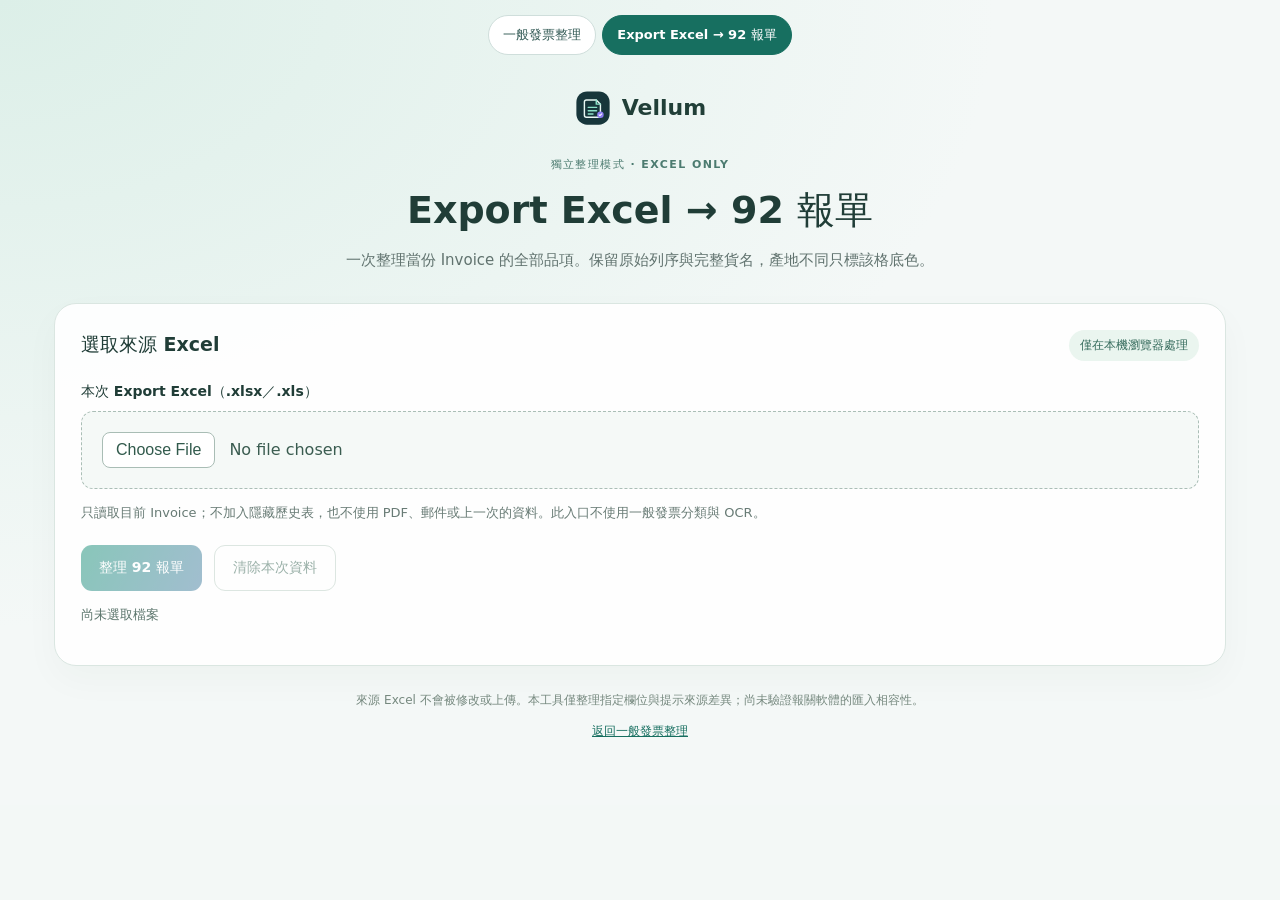
==== export-92.html @ a38ec08f "Add isolated source-Excel Export 92 mode with origin comparison (R16)" ====
<!doctype html>
<html lang="zh-Hant">
<head>
 <meta charset="UTF-8">
 <meta name="viewport" content="width=device-width, initial-scale=1.0">
 <meta name="vellum-build" content="export92-source-excel-20261029-r16">
 <meta name="description" content="僅從本次 Export Excel 整理 17 欄 92 報單；保留來源文字與產地。">
 <meta http-equiv="Cache-Control" content="no-cache, no-store, must-revalidate">
 <title>Export Excel → 92 報單 · Vellum</title>
 <link rel="icon" href="./favicon.svg">
 <link rel="stylesheet" href="./assets/export92.css">
 <link rel="stylesheet" href="./assets/mode-navigation.css">
 <script type="module" src="./assets/export92-page.js"></script>
</head>
<body>
 <nav class="vellum-mode-navigation" aria-label="整理模式"><a href="./">一般發票整理</a><a href="./export-92.html" aria-current="page">Export Excel → 92 報單</a></nav>
 <main id="export92-root" class="export92-shell">
  <header class="export92-heading"><a class="export92-brand" href="./"><img src="./favicon.svg" width="38" height="38" alt="">Vellum</a><p class="eyebrow">獨立整理模式 · EXCEL ONLY</p><h1>Export Excel → 92 報單</h1><p>一次整理當份 Invoice 的全部品項。保留原始列序與完整貨名，產地不同只標該格底色。</p></header>
  <section class="export92-card" aria-labelledby="source-heading">
   <div class="section-heading"><h2 id="source-heading">選取來源 Excel</h2><span class="local-pill">僅在本機瀏覽器處理</span></div>
   <label class="file-label" for="export92-file">本次 Export Excel（.xlsx／.xls）</label>
   <input id="export92-file" type="file" accept=".xlsx,.xls" aria-describedby="export92-guidance">
   <p id="export92-guidance" class="muted">只讀取目前 Invoice；不加入隱藏歷史表，也不使用 PDF、郵件或上一次的資料。此入口不使用一般發票分類與 OCR。</p>
   <div class="actions"><button id="export92-prepare" class="primary" type="button" disabled>整理 92 報單</button><button id="export92-clear" class="secondary" type="button" disabled>清除本次資料</button></div>
   <p id="export92-status" role="status" aria-live="polite">尚未選取檔案</p><p id="export92-error" role="alert" hidden></p>
  </section>
  <section id="export92-results" class="export92-card" aria-labelledby="result-heading" hidden>
   <div class="section-heading"><h2 id="result-heading">本次整理結果</h2><a id="export92-download" class="primary download" hidden>下載 92 報單 Excel</a></div>
   <div id="export92-summary" class="result-summary"></div>
   <p class="muted">主表維持 17 欄；未知欄位留空，納稅辦法為 92。原進口資料另放來源核對頁，不附加到貨名，也不代表已核對原報單。</p>
   <div id="export92-warnings" class="source-warnings"></div>
   <div id="export92-origin-info" class="origin-info"></div>
   <div id="export92-preview" class="table-scroll" tabindex="0" aria-label="可橫向捲動的 17 欄報單預覽"></div>
  </section>
  <footer><p>來源 Excel 不會被修改或上傳。本工具僅整理指定欄位與提示來源差異；尚未驗證報關軟體的匯入相容性。</p><a href="./">返回一般發票整理</a></footer>
 </main>
</body>
</html>
---- assets/export92.css ----
:root{font-family:system-ui,-apple-system,BlinkMacSystemFont,"Segoe UI",sans-serif;color:#203d37;background:#f3f8f6;font-synthesis:none}*{box-sizing:border-box}body{margin:0;background:radial-gradient(ellipse at 0 0,#dcefe8 0,transparent 55%),#f4f8f7}a{color:#176f60}button,input{font:inherit}button,a,input,summary{touch-action:manipulation}button:focus-visible,a:focus-visible,input:focus-visible,summary:focus-visible,.table-scroll:focus-visible{outline:3px solid #a6bdec;outline-offset:3px}[hidden]{display:none!important}.export92-shell{max-width:1220px;margin:auto;padding:30px 24px 40px}.export92-heading{max-width:820px;margin:0 auto 30px;text-align:center}.export92-brand{display:inline-flex;gap:10px;align-items:center;font-size:22px;font-weight:700;text-decoration:none;color:#213f38}.eyebrow{font-size:11px;font-weight:700;letter-spacing:.13em;color:#4c7b70;margin-top:25px}h1{font-size:clamp(26px,4vw,38px);line-height:1.2;margin:14px 0}h2{font-size:19px;margin:0}h3{font-size:15px}p{line-height:1.65}.export92-heading>p:last-child{color:#61736f;font-size:15px}.export92-card{background:#ffffffed;border:1px solid #dae6e1;border-radius:22px;padding:26px;margin:22px 0;box-shadow:0 14px 36px #143e2e08}.section-heading{display:flex;justify-content:space-between;align-items:center;gap:15px;flex-wrap:wrap;margin-bottom:22px}.local-pill{font-size:12px;color:#356b5c;background:#eaf5ef;border-radius:20px;padding:7px 11px}.file-label{display:block;font-weight:650;font-size:14px;margin-bottom:10px}input[type=file]{width:100%;background:#f5f9f7;border:1px dashed #aabeb6;padding:20px;border-radius:12px;color:#3a5c50}input[type=file]::file-selector-button{padding:8px 13px;background:#fff;border:1px solid #a9bdb5;border-radius:8px;margin-right:14px;color:#315a4c}.muted{color:#687b75;font-size:13px}.actions{display:flex;gap:12px;flex-wrap:wrap;margin-top:22px}.primary,.secondary{display:inline-flex;align-items:center;justify-content:center;border-radius:11px;padding:13px 18px;min-height:46px;cursor:pointer;font-weight:650;font-size:14px;text-decoration:none}.primary{background:linear-gradient(115deg,#168f77,#477fa2);color:white;border:0}.secondary{background:#fff;color:#3b6757;border:1px solid #bccfc5}button:disabled{opacity:.5;cursor:not-allowed}#export92-status{color:#5c766d;font-size:13px}#export92-error{padding:13px;background:#fff1ed;color:#873a2b;border-radius:10px;border:1px solid #f1d7cd}.result-summary{display:flex;gap:10px 24px;flex-wrap:wrap;font-size:14px}.result-summary strong{color:#176f60}.source-warnings:empty{display:none}.source-warnings{padding:10px 17px;border:1px solid #e0d7c1;background:#fffcf4;border-radius:12px;margin-top:20px;font-size:13px}.source-warnings li{line-height:1.7;margin:8px 0}.origin-info{font-size:13px;margin:22px 0;color:#526b60}.origin-info summary{cursor:pointer;font-weight:600}.origin-info li{line-height:1.7;overflow-wrap:anywhere}.table-scroll{overflow:auto;max-height:620px;border:1px solid #d6e3dc;border-radius:12px;overscroll-behavior-x:contain}table{border-collapse:collapse;width:100%;min-width:1700px;font-size:12px}caption{text-align:left;background:#f0f6f3;padding:11px;color:#526d60}th,td{padding:11px 13px;border-bottom:1px solid #e1eae5;border-right:1px solid #e1eae5;text-align:left;vertical-align:top;white-space:pre-wrap}th{background:#e7f1ec;color:#395f4d;position:sticky;top:0;z-index:1;font-weight:650}td:nth-child(9){min-width:350px;max-width:580px;white-space:pre-wrap;overflow-wrap:anywhere}td:nth-child(12),td:nth-child(13),td:nth-child(15){text-align:right;font-variant-numeric:tabular-nums}.origin-different{background:#fff2cc}footer{color:#76897f;text-align:center;font-size:12px;margin:25px auto;max-width:900px}@media(max-width:700px){.export92-shell{padding:22px 14px}.export92-card{padding:20px 15px;border-radius:17px}.section-heading{align-items:flex-start}.primary.download{width:100%}.actions>*{flex:1}.export92-heading>p:last-child{font-size:14px}.result-summary{gap:10px}.result-summary span{width:100%}input[type=file]{font-size:13px;padding:15px 10px}}
---- assets/mode-navigation.css ----
.vellum-mode-navigation{box-sizing:border-box;position:relative;z-index:2;display:flex;justify-content:center;gap:6px;flex-wrap:wrap;padding:15px 16px 4px;font:600 13px/1.5 system-ui,-apple-system,BlinkMacSystemFont,"Segoe UI",sans-serif}.vellum-mode-navigation a{color:#345b56;text-decoration:none;padding:9px 14px;border:1px solid #cfdedb;border-radius:999px;background:#fff}.vellum-mode-navigation a[aria-current=page]{color:#fff;background:#176f60;border-color:#176f60}.vellum-mode-navigation a:focus-visible{outline:3px solid #9bbff3;outline-offset:3px}
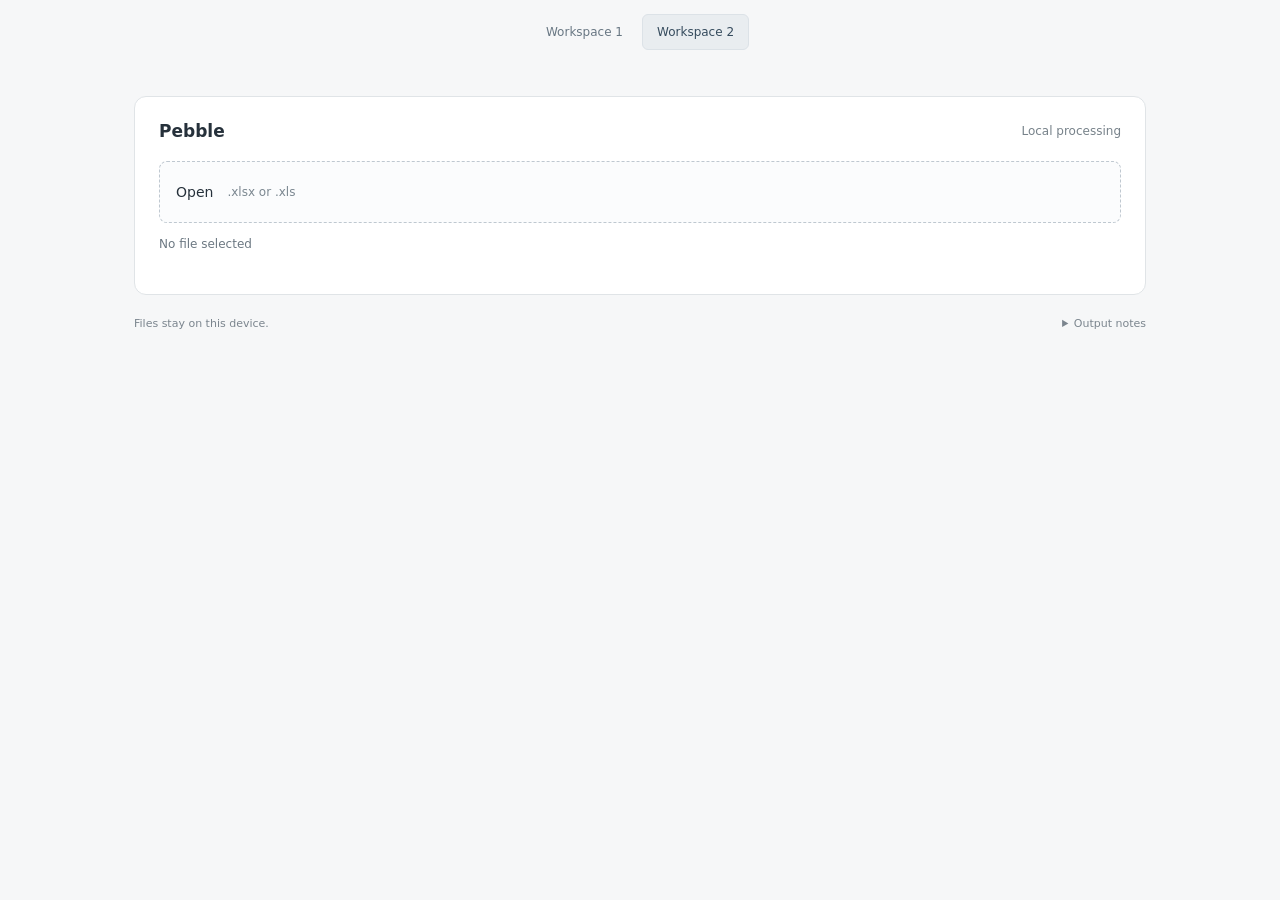
==== commit 68c14098: "Simplify both workspaces as Pebble with automatic Open and unchanged outputs (R17)" ====
--- a/export-92.html
+++ b/export-92.html
@@ -1,38 +1,2 @@
 <!doctype html>
-<html lang="zh-Hant">
-<head>
- <meta charset="UTF-8">
- <meta name="viewport" content="width=device-width, initial-scale=1.0">
- <meta name="vellum-build" content="export92-source-excel-20261029-r16">
- <meta name="description" content="僅從本次 Export Excel 整理 17 欄 92 報單；保留來源文字與產地。">
- <meta http-equiv="Cache-Control" content="no-cache, no-store, must-revalidate">
- <title>Export Excel → 92 報單 · Vellum</title>
- <link rel="icon" href="./favicon.svg">
- <link rel="stylesheet" href="./assets/export92.css">
- <link rel="stylesheet" href="./assets/mode-navigation.css">
- <script type="module" src="./assets/export92-page.js"></script>
-</head>
-<body>
- <nav class="vellum-mode-navigation" aria-label="整理模式"><a href="./">一般發票整理</a><a href="./export-92.html" aria-current="page">Export Excel → 92 報單</a></nav>
- <main id="export92-root" class="export92-shell">
-  <header class="export92-heading"><a class="export92-brand" href="./"><img src="./favicon.svg" width="38" height="38" alt="">Vellum</a><p class="eyebrow">獨立整理模式 · EXCEL ONLY</p><h1>Export Excel → 92 報單</h1><p>一次整理當份 Invoice 的全部品項。保留原始列序與完整貨名，產地不同只標該格底色。</p></header>
-  <section class="export92-card" aria-labelledby="source-heading">
-   <div class="section-heading"><h2 id="source-heading">選取來源 Excel</h2><span class="local-pill">僅在本機瀏覽器處理</span></div>
-   <label class="file-label" for="export92-file">本次 Export Excel（.xlsx／.xls）</label>
-   <input id="export92-file" type="file" accept=".xlsx,.xls" aria-describedby="export92-guidance">
-   <p id="export92-guidance" class="muted">只讀取目前 Invoice；不加入隱藏歷史表，也不使用 PDF、郵件或上一次的資料。此入口不使用一般發票分類與 OCR。</p>
-   <div class="actions"><button id="export92-prepare" class="primary" type="button" disabled>整理 92 報單</button><button id="export92-clear" class="secondary" type="button" disabled>清除本次資料</button></div>
-   <p id="export92-status" role="status" aria-live="polite">尚未選取檔案</p><p id="export92-error" role="alert" hidden></p>
-  </section>
-  <section id="export92-results" class="export92-card" aria-labelledby="result-heading" hidden>
-   <div class="section-heading"><h2 id="result-heading">本次整理結果</h2><a id="export92-download" class="primary download" hidden>下載 92 報單 Excel</a></div>
-   <div id="export92-summary" class="result-summary"></div>
-   <p class="muted">主表維持 17 欄；未知欄位留空，納稅辦法為 92。原進口資料另放來源核對頁，不附加到貨名，也不代表已核對原報單。</p>
-   <div id="export92-warnings" class="source-warnings"></div>
-   <div id="export92-origin-info" class="origin-info"></div>
-   <div id="export92-preview" class="table-scroll" tabindex="0" aria-label="可橫向捲動的 17 欄報單預覽"></div>
-  </section>
-  <footer><p>來源 Excel 不會被修改或上傳。本工具僅整理指定欄位與提示來源差異；尚未驗證報關軟體的匯入相容性。</p><a href="./">返回一般發票整理</a></footer>
- </main>
-</body>
-</html>
+<html lang="en"><head><meta charset="UTF-8"><meta name="viewport" content="width=device-width, initial-scale=1.0"><meta http-equiv="refresh" content="0;url=./pebble.html"><title>Pebble</title><link rel="canonical" href="./pebble.html"></head><body><a href="./pebble.html">Open Pebble</a></body></html>
